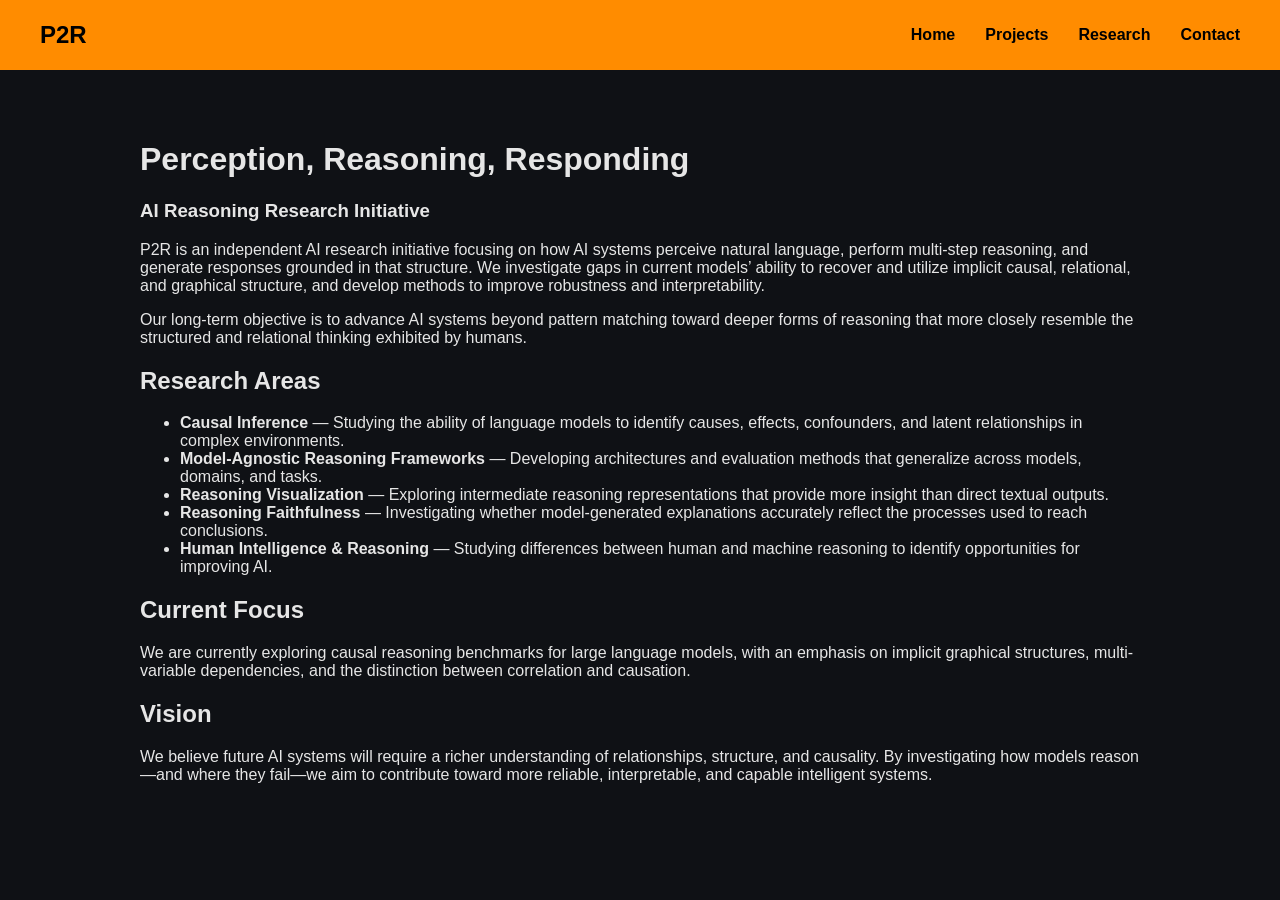
==== index.html @ 43a74759 "Update index.html" ====
<!DOCTYPE html>
<html>
<head>
    <title>P2R Research Lab</title>
    <link rel="stylesheet" href="style.css">
</head>

<body>

<div class="navbar">
    <div class="nav-left">P2R</div>

    <div class="nav-links">
        <a href="index.html">Home</a>
        <a href="projects.html">Projects</a>
        <a href="research.html">Research</a>
        <a href="contact.html">Contact</a>
    </div>
</div>

<div class="container">

    <h1>Perception, Reasoning, Responding</h1>

    <h3>AI Reasoning Research Initiative</h3>

    <p class="mission">
        P2R is an independent AI research initiative focusing on how AI systems
        perceive natural language, perform multi-step reasoning, and generate
        responses grounded in that structure. We investigate gaps in current
        models’ ability to recover and utilize implicit causal, relational, and
        graphical structure, and develop methods to improve robustness and
        interpretability.
    </p>

    <p class="goal">
        Our long-term objective is to advance AI systems beyond pattern matching
        toward deeper forms of reasoning that more closely resemble the
        structured and relational thinking exhibited by humans.
    </p>

    <h2>Research Areas</h2>

    <ul>
        <li>
            <b>Causal Inference</b> — Studying the ability of language models
            to identify causes, effects, confounders, and latent relationships
            in complex environments.
        </li>

        <li>
            <b>Model-Agnostic Reasoning Frameworks</b> — Developing
            architectures and evaluation methods that generalize across models,
            domains, and tasks.
        </li>

        <li>
            <b>Reasoning Visualization</b> — Exploring intermediate reasoning
            representations that provide more insight than direct textual
            outputs.
        </li>

        <li>
            <b>Reasoning Faithfulness</b> — Investigating whether
            model-generated explanations accurately reflect the processes used
            to reach conclusions.
        </li>

        <li>
            <b>Human Intelligence & Reasoning</b> — Studying differences
            between human and machine reasoning to identify opportunities for
            improving AI.
        </li>
    </ul>

    <h2>Current Focus</h2>

    <p>
        We are currently exploring causal reasoning benchmarks for large
        language models, with an emphasis on implicit graphical structures,
        multi-variable dependencies, and the distinction between correlation
        and causation.
    </p>

    <h2>Vision</h2>

    <p>
        We believe future AI systems will require a richer understanding of
        relationships, structure, and causality. By investigating how models
        reason—and where they fail—we aim to contribute toward more reliable,
        interpretable, and capable intelligent systems.
    </p>

</div>

</body>
</html>
---- style.css ----
body {
    margin: 0;
    font-family: Arial, sans-serif;
    background-color: #0f1115;
    color: #e6e6e6;
}

.navbar {
    background-color: #ff8c00;
    width: 100%;
    height: 70px;

    display: flex;
    justify-content: space-between;
    align-items: center;

    padding: 0 40px;
    box-sizing: border-box;
}

.nav-left {
    font-size: 24px;
    font-weight: bold;
    color: black;
}

.nav-links {
    display: flex;
    gap: 30px;
}

.nav-links a {
    color: black;
    text-decoration: none;
    font-weight: bold;
}

.nav-links a:hover {
    opacity: 0.7;
}

.container {
    max-width: 1000px;
    margin: auto;
    padding: 50px 40px;
}
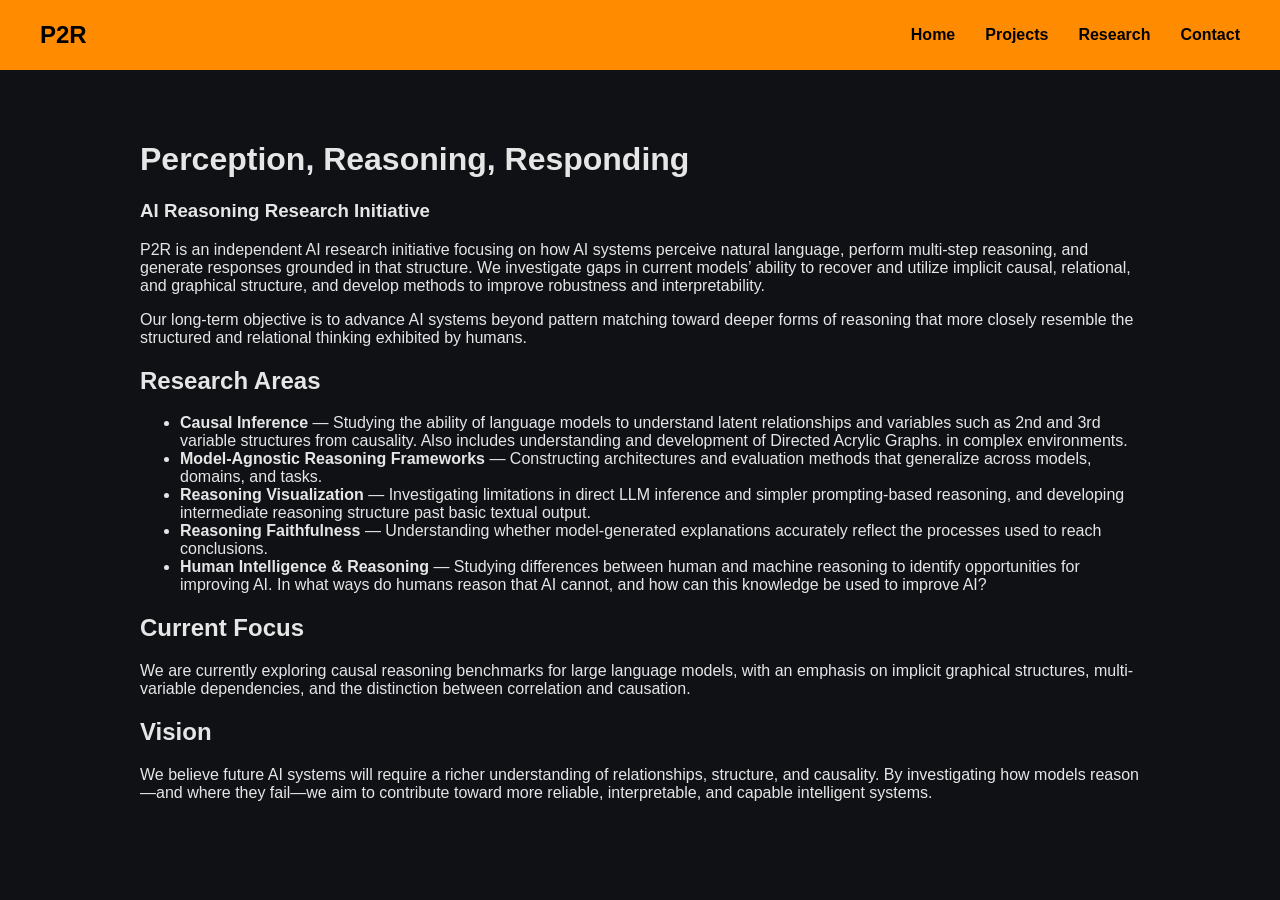
==== commit edc921af: "Update index.html" ====
--- a/index.html
+++ b/index.html
@@ -44,24 +44,26 @@
     <ul>
         <li>
             <b>Causal Inference</b> — Studying the ability of language models
-            to identify causes, effects, confounders, and latent relationships
+            to understand latent relationships and variables such as 2nd and 3rd 
+            variable structures from causality. Also includes understanding and 
+            development of Directed Acrylic Graphs.
             in complex environments.
         </li>
 
         <li>
-            <b>Model-Agnostic Reasoning Frameworks</b> — Developing
+            <b>Model-Agnostic Reasoning Frameworks</b> — Constructing
             architectures and evaluation methods that generalize across models,
             domains, and tasks.
         </li>
 
         <li>
-            <b>Reasoning Visualization</b> — Exploring intermediate reasoning
-            representations that provide more insight than direct textual
-            outputs.
+            <b>Reasoning Visualization</b> — Investigating limitations in 
+            direct LLM inference and simpler prompting-based reasoning, and 
+            developing intermediate reasoning structure past basic textual output. 
         </li>
 
         <li>
-            <b>Reasoning Faithfulness</b> — Investigating whether
+            <b>Reasoning Faithfulness</b> — Understanding whether
             model-generated explanations accurately reflect the processes used
             to reach conclusions.
         </li>
@@ -69,7 +71,8 @@
         <li>
             <b>Human Intelligence & Reasoning</b> — Studying differences
             between human and machine reasoning to identify opportunities for
-            improving AI.
+            improving AI. In what ways do humans reason that AI cannot, and 
+            how can this knowledge be used to improve AI? 
         </li>
     </ul>
 
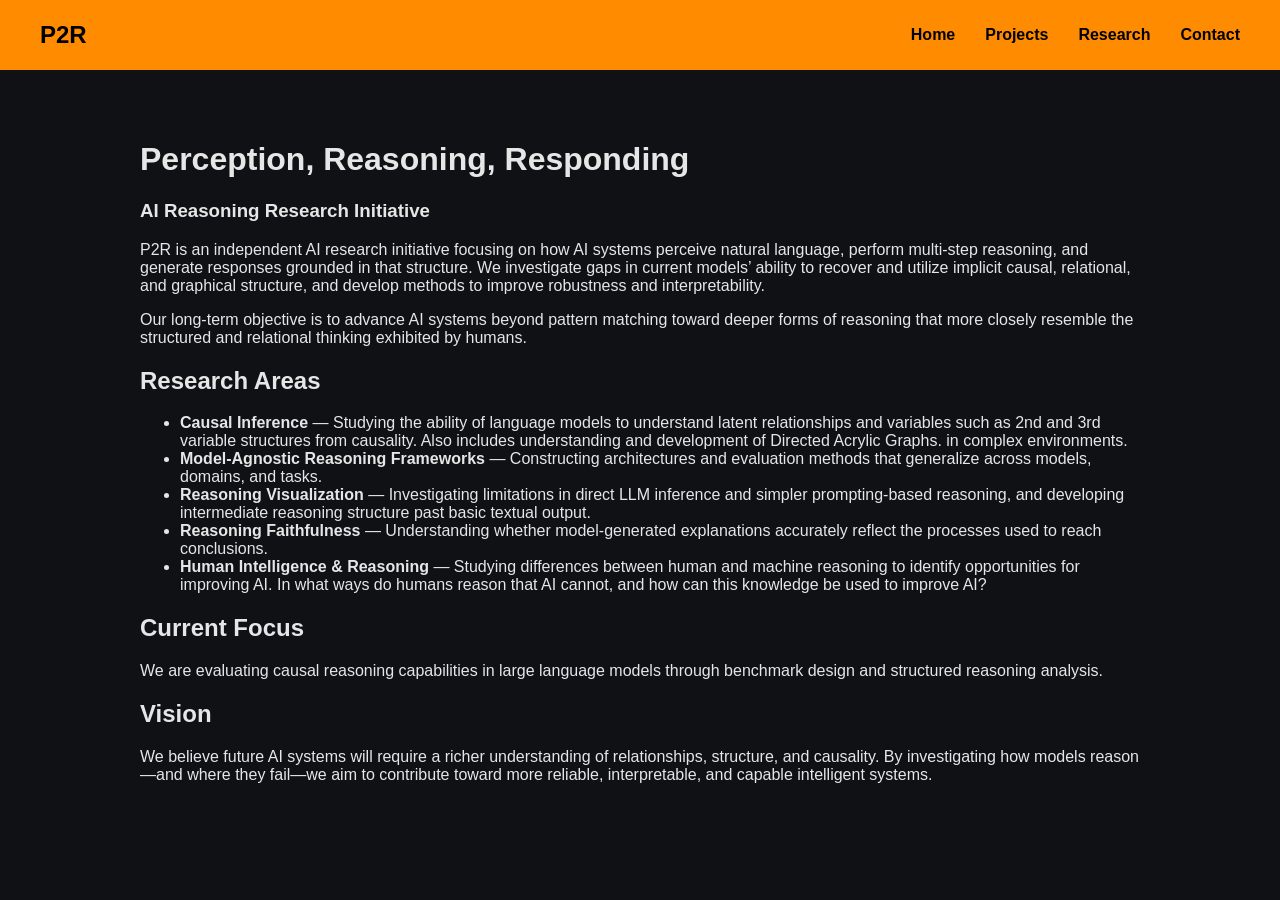
==== commit a9672597: "Update current focus paragraph in index.html Revised the description of current focus to clarify eva" ====
--- a/index.html
+++ b/index.html
@@ -79,10 +79,8 @@
     <h2>Current Focus</h2>
 
     <p>
-        We are currently exploring causal reasoning benchmarks for large
-        language models, with an emphasis on implicit graphical structures,
-        multi-variable dependencies, and the distinction between correlation
-        and causation.
+        We are evaluating causal reasoning capabilities in large language models 
+        through benchmark design and structured reasoning analysis.
     </p>
 
     <h2>Vision</h2>
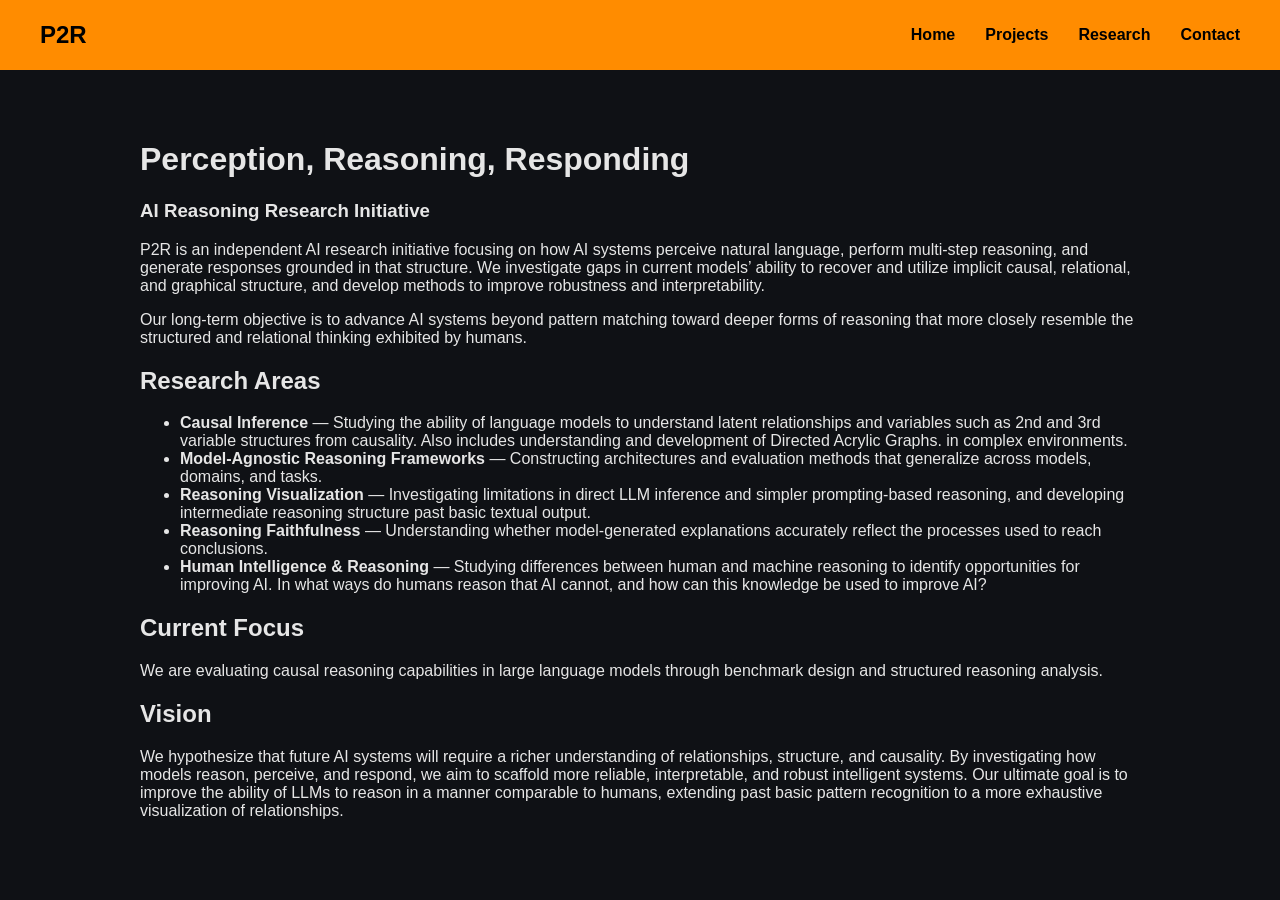
==== commit bd75df9d: "Update vision statement in index.html Revised text to clarify the goals of AI systems and LLMs." ====
--- a/index.html
+++ b/index.html
@@ -86,10 +86,12 @@
     <h2>Vision</h2>
 
     <p>
-        We believe future AI systems will require a richer understanding of
+        We hypothesize that future AI systems will require a richer understanding of
         relationships, structure, and causality. By investigating how models
-        reason—and where they fail—we aim to contribute toward more reliable,
-        interpretable, and capable intelligent systems.
+        reason, perceive, and respond, we aim to scaffold more reliable,
+        interpretable, and robust intelligent systems. Our ultimate goal is 
+        to improve the ability of LLMs to reason in a manner comparable to humans, 
+        extending past basic pattern recognition to a more exhaustive visualization of relationships.
     </p>
 
 </div>
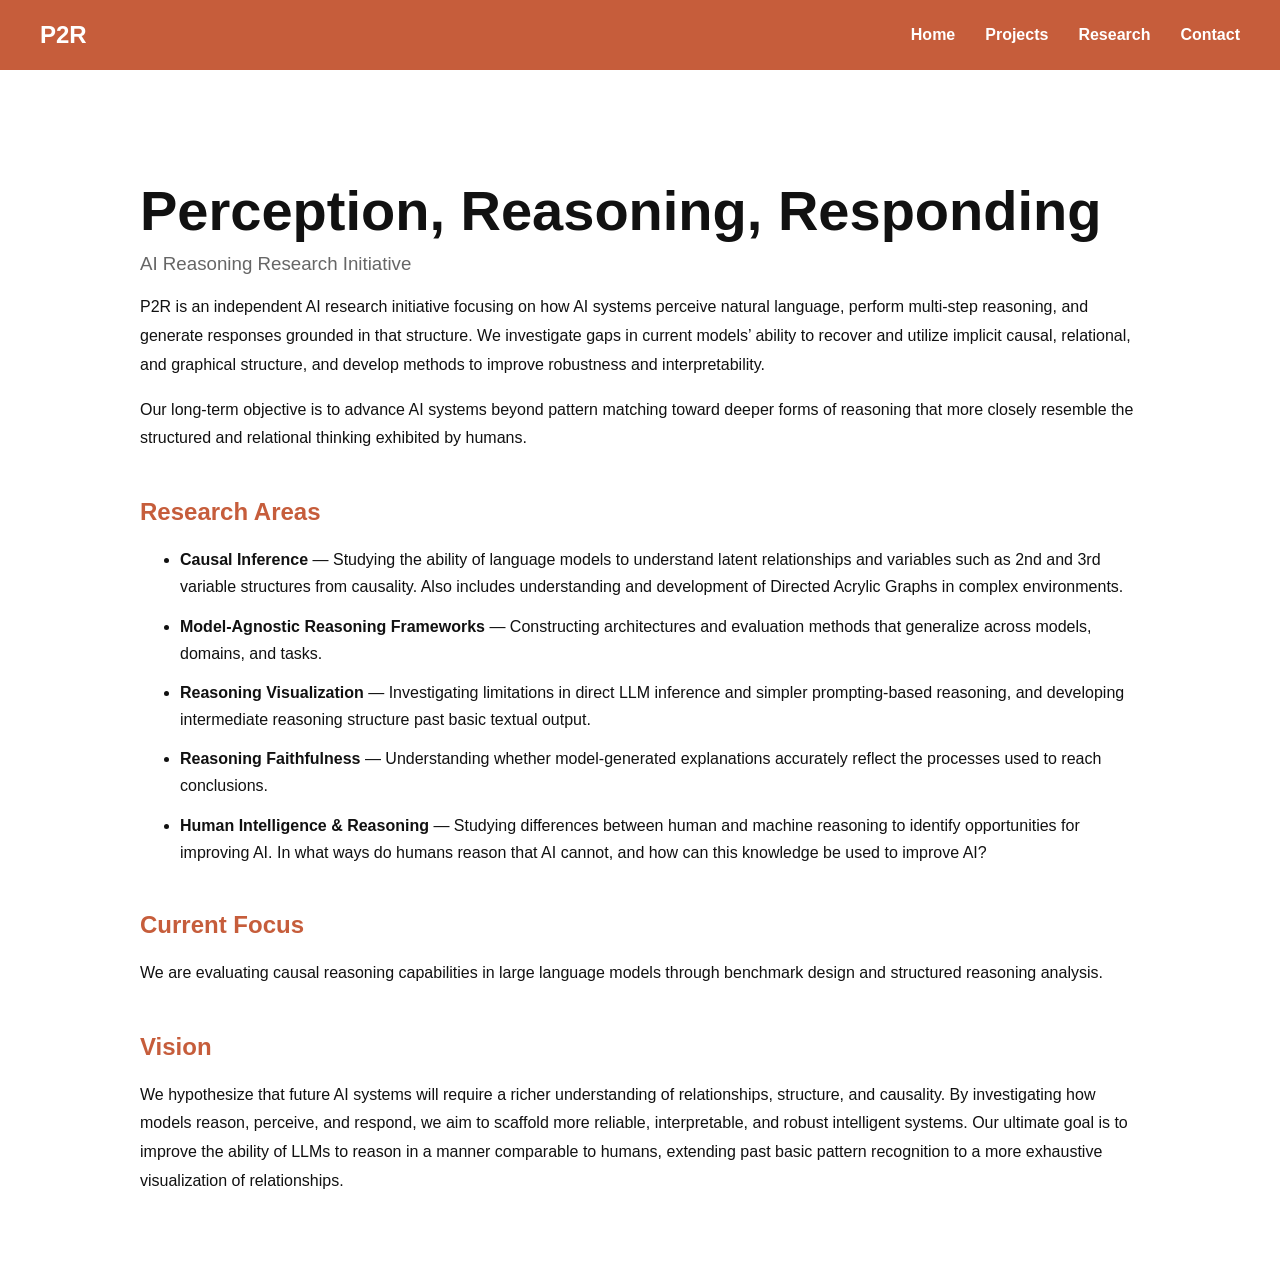
==== commit 0c08a760: "Update index.html" ====
--- a/index.html
+++ b/index.html
@@ -46,7 +46,7 @@
             <b>Causal Inference</b> — Studying the ability of language models
             to understand latent relationships and variables such as 2nd and 3rd 
             variable structures from causality. Also includes understanding and 
-            development of Directed Acrylic Graphs.
+            development of Directed Acrylic Graphs
             in complex environments.
         </li>
 
--- a/style.css
+++ b/style.css
@@ -1,12 +1,13 @@
 body {
     margin: 0;
     font-family: Arial, sans-serif;
-    background-color: #0f1115;
-    color: #e6e6e6;
+    background-color: #ffffff;
+    color: #111111;
 }
 
 .navbar {
-    background-color: #ff8c00;
+    background-color: #c65d3b;
+
     width: 100%;
     height: 70px;
 
@@ -21,7 +22,7 @@
 .nav-left {
     font-size: 24px;
     font-weight: bold;
-    color: black;
+    color: white;
 }
 
 .nav-links {
@@ -30,17 +31,44 @@
 }
 
 .nav-links a {
-    color: black;
+    color: white;
     text-decoration: none;
     font-weight: bold;
+    transition: opacity 0.2s ease;
 }
 
 .nav-links a:hover {
-    opacity: 0.7;
+    opacity: 0.75;
 }
 
 .container {
     max-width: 1000px;
     margin: auto;
-    padding: 50px 40px;
+    padding: 70px 40px;
 }
+
+h1 {
+    font-size: 56px;
+    margin-bottom: 10px;
+    color: #111111;
+}
+
+h2 {
+    color: #c65d3b;
+    margin-top: 45px;
+}
+
+h3 {
+    color: #666666;
+    font-weight: normal;
+    margin-top: 0;
+}
+
+p {
+    line-height: 1.8;
+}
+
+li {
+    line-height: 1.7;
+    margin-bottom: 12px;
+}
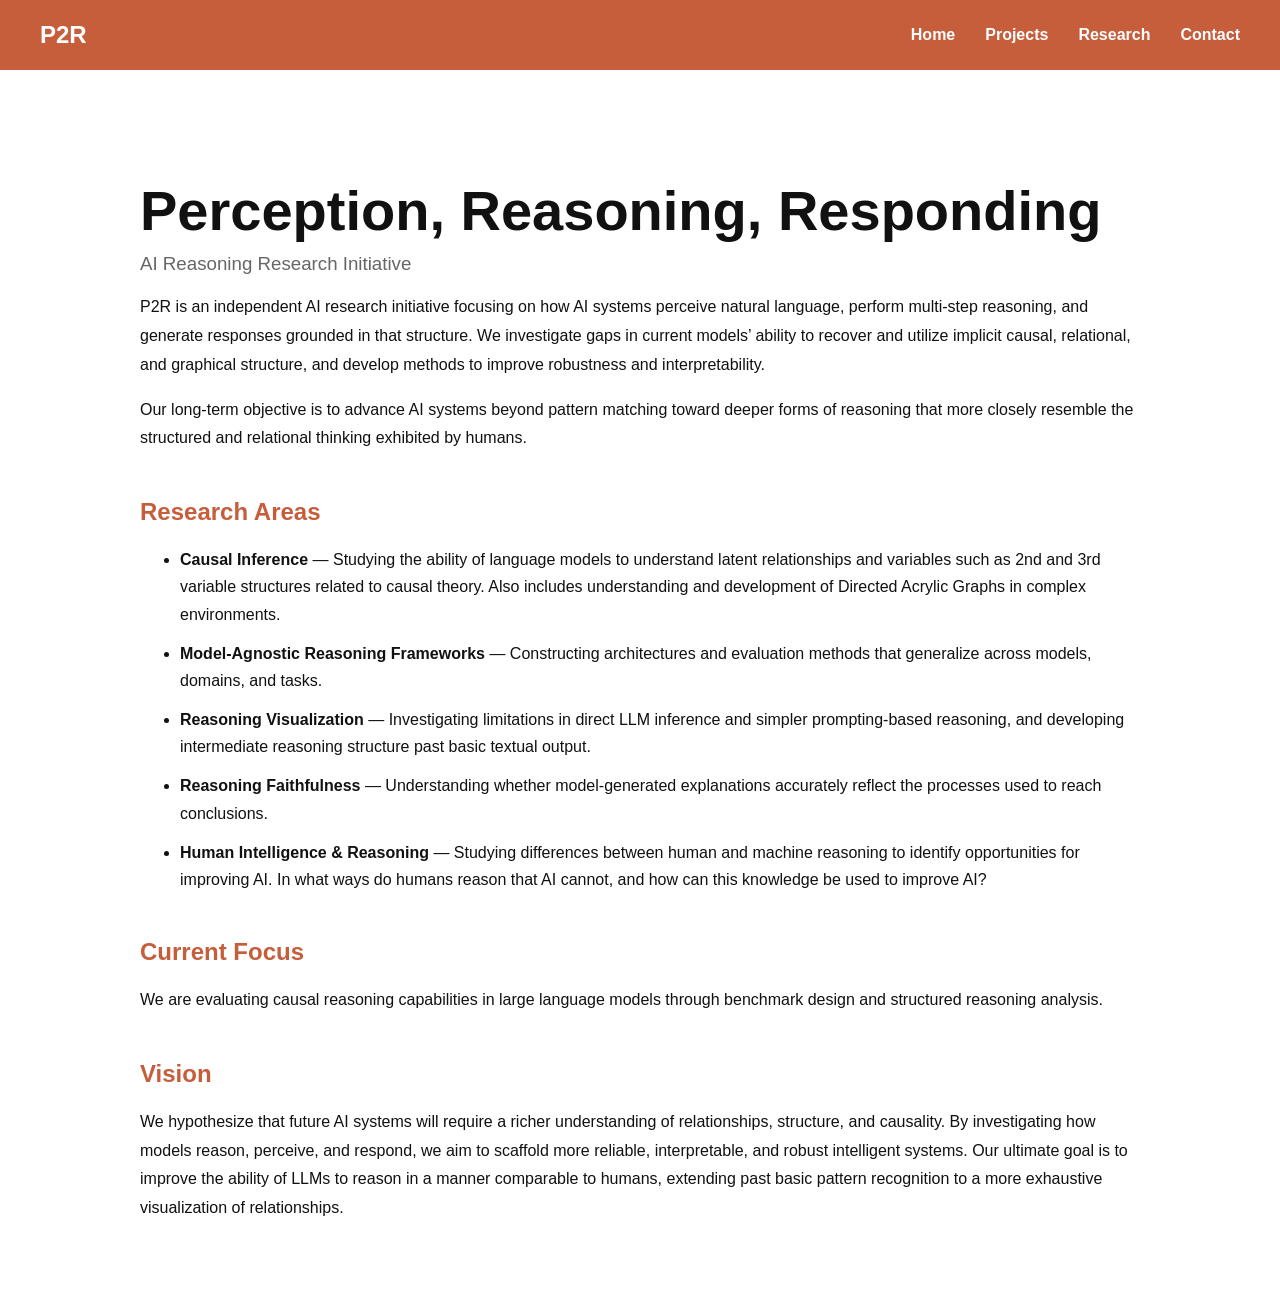
==== commit a2f57643: "Correct typo in causal inference description Fixed a typo in the description of causal inference." ====
--- a/index.html
+++ b/index.html
@@ -45,7 +45,7 @@
         <li>
             <b>Causal Inference</b> — Studying the ability of language models
             to understand latent relationships and variables such as 2nd and 3rd 
-            variable structures from causality. Also includes understanding and 
+            variable structures related to causal theory. Also includes understanding and 
             development of Directed Acrylic Graphs
             in complex environments.
         </li>
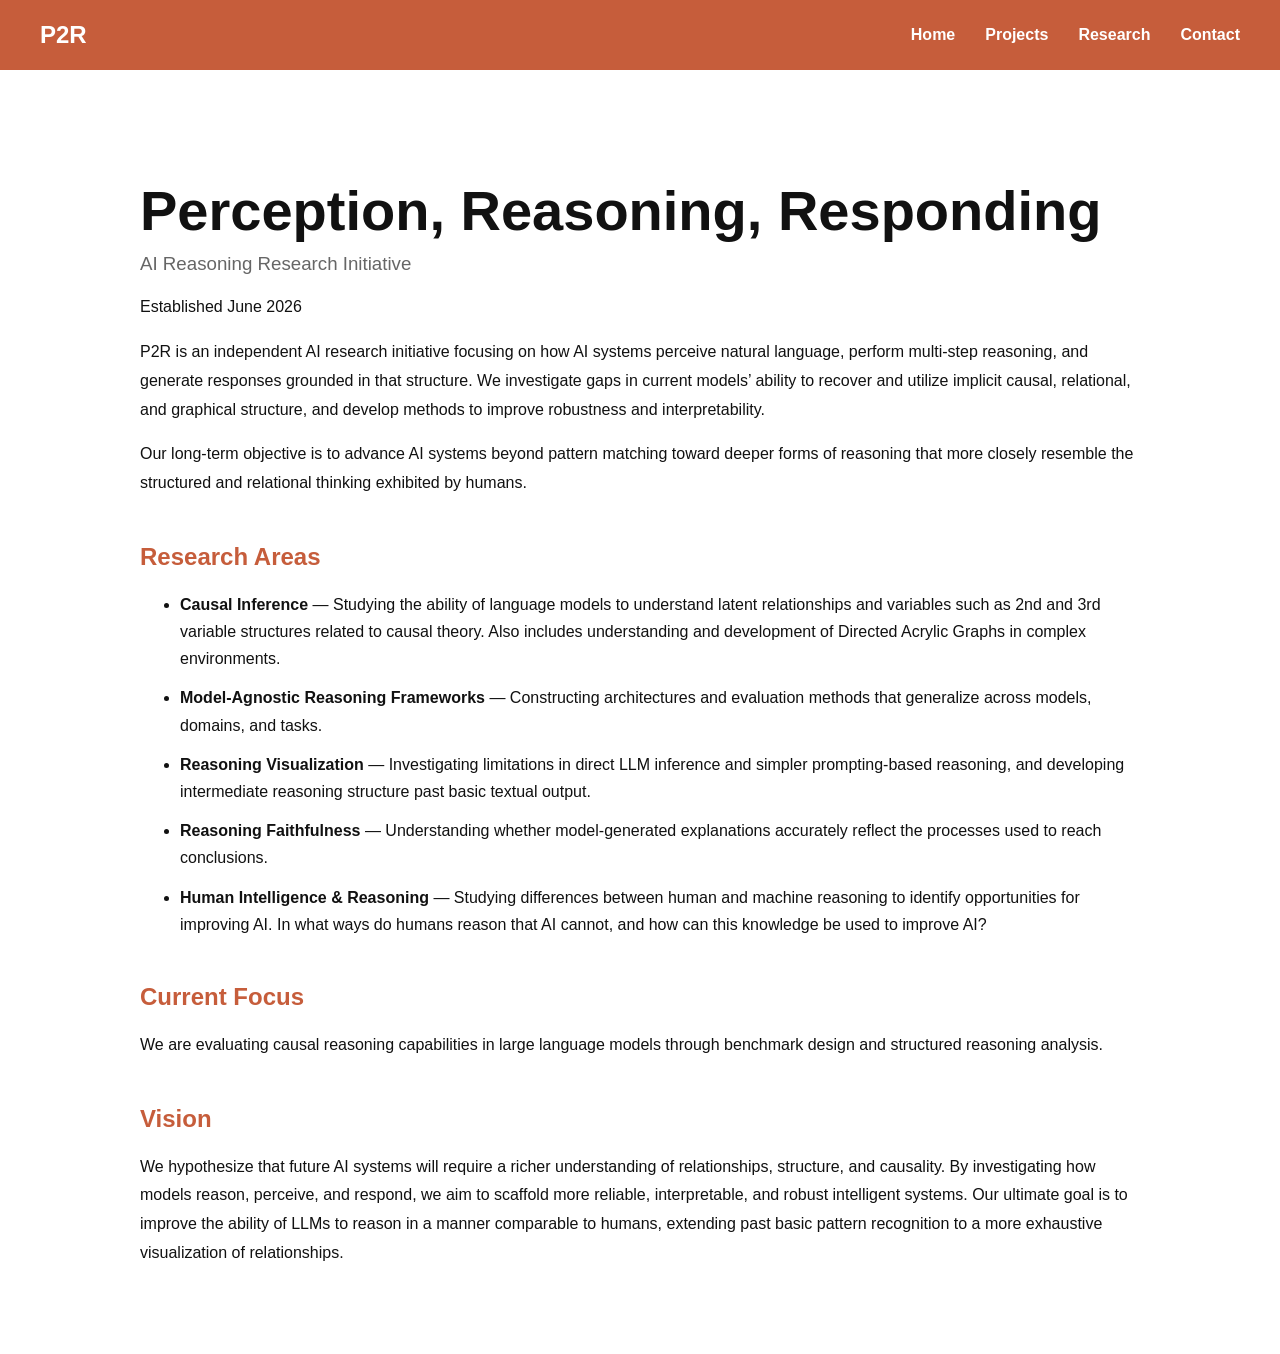
==== commit 421a4370: "Add establishment date paragraph to index.html Added a paragraph indicating the establishment date o" ====
--- a/index.html
+++ b/index.html
@@ -24,6 +24,10 @@
 
     <h3>AI Reasoning Research Initiative</h3>
 
+    <p class="established">
+    Established June 2026
+    </p>
+    
     <p class="mission">
         P2R is an independent AI research initiative focusing on how AI systems
         perceive natural language, perform multi-step reasoning, and generate
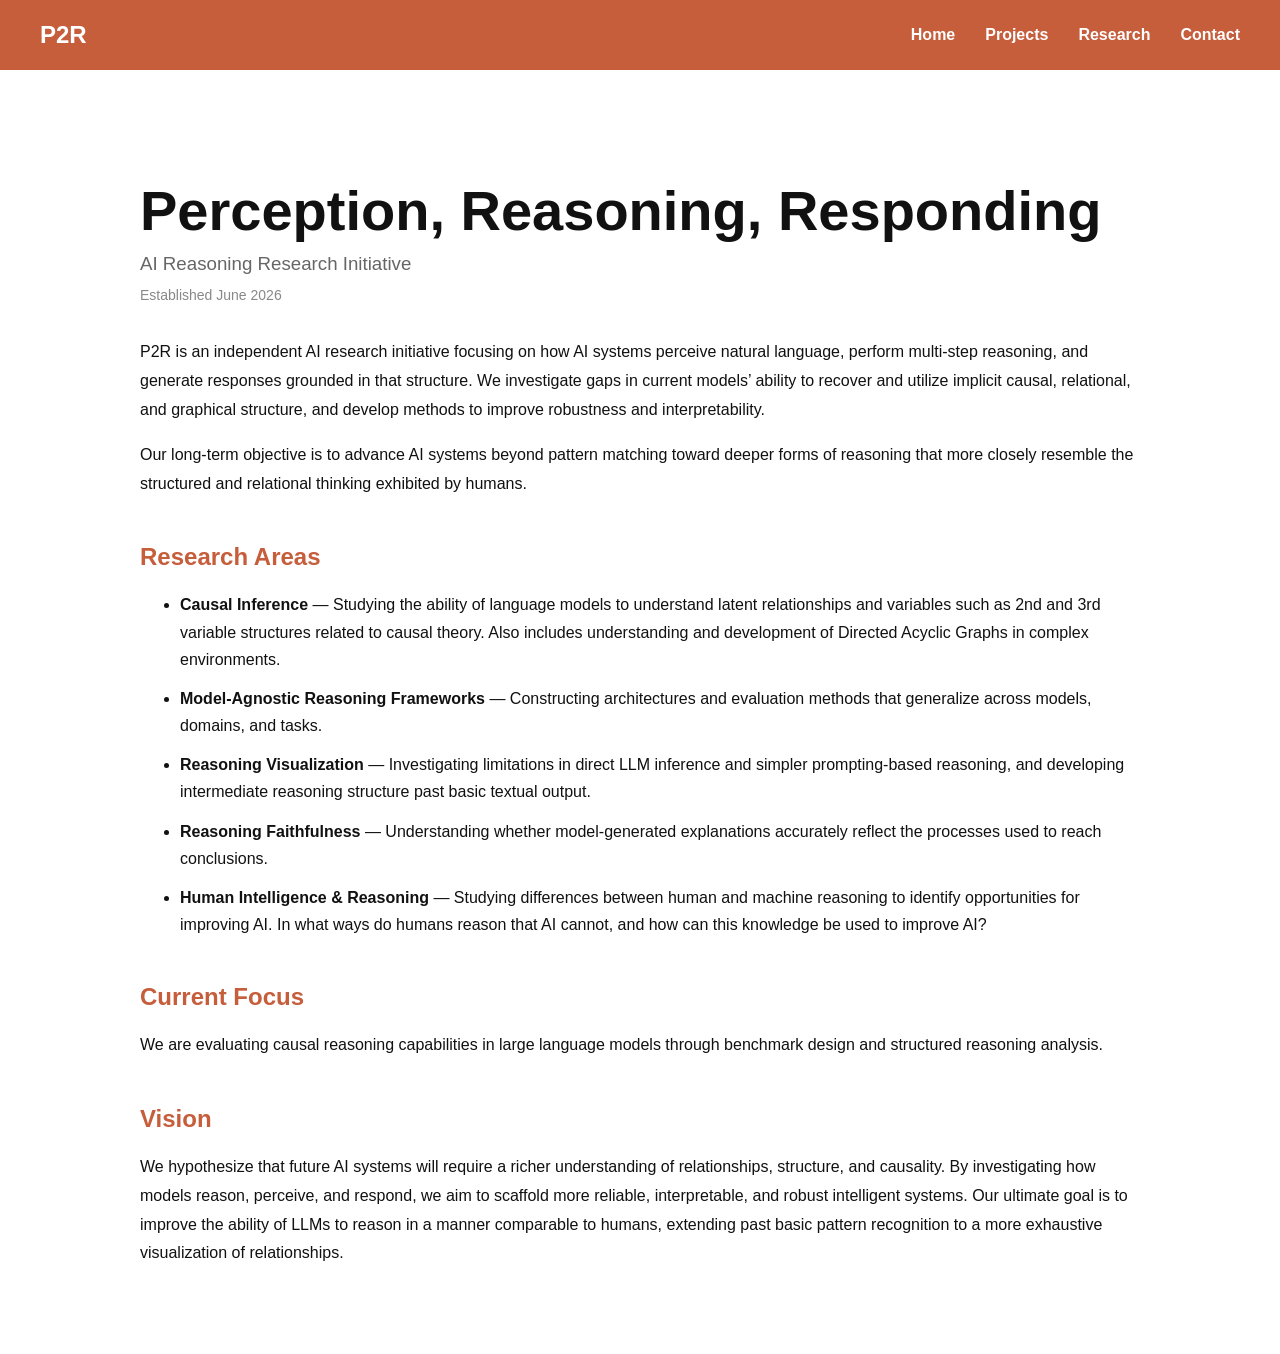
==== commit 7f4a87ba: "Update index.html" ====
--- a/index.html
+++ b/index.html
@@ -50,7 +50,7 @@
             <b>Causal Inference</b> — Studying the ability of language models
             to understand latent relationships and variables such as 2nd and 3rd 
             variable structures related to causal theory. Also includes understanding and 
-            development of Directed Acrylic Graphs
+            development of Directed Acyclic Graphs
             in complex environments.
         </li>
 
--- a/style.css
+++ b/style.css
@@ -72,3 +72,10 @@
     line-height: 1.7;
     margin-bottom: 12px;
 }
+
+.established {
+    color: #888888;
+    font-size: 14px;
+    margin-top: -10px;
+    margin-bottom: 30px;
+}
